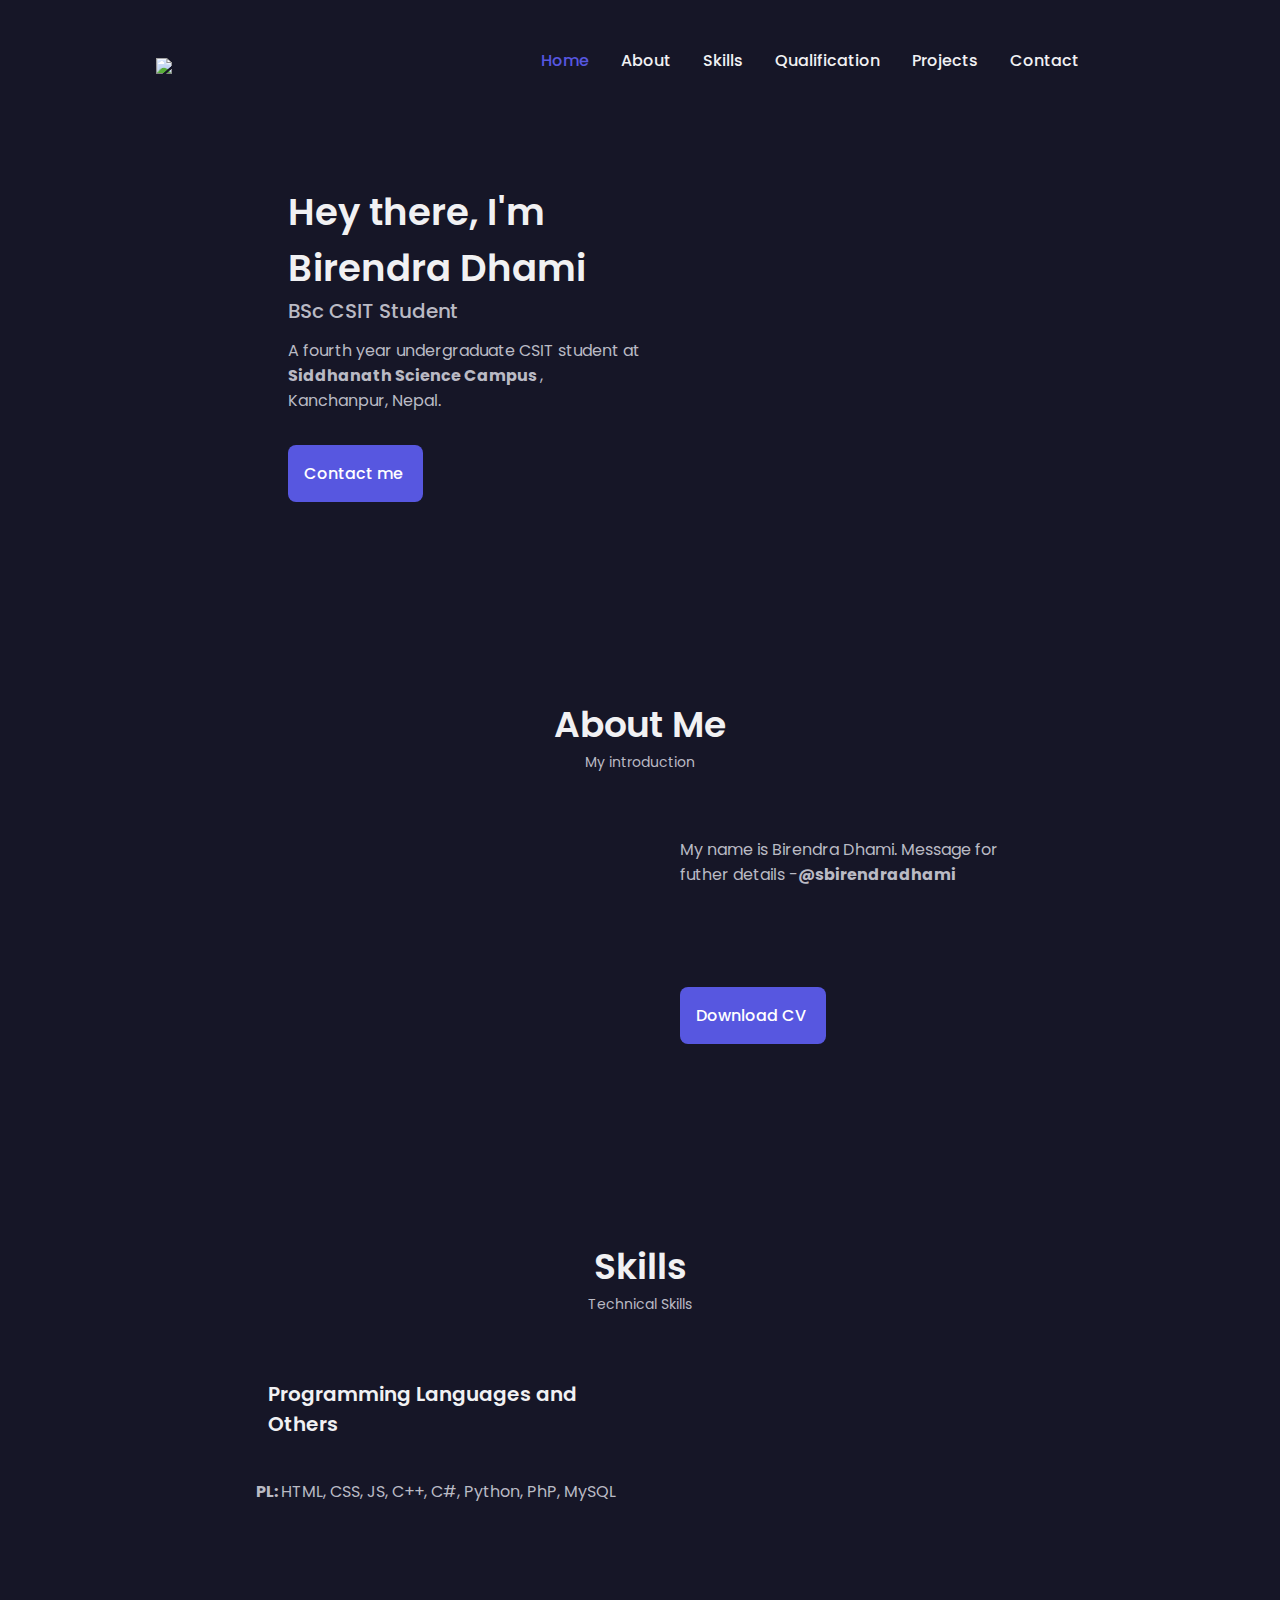
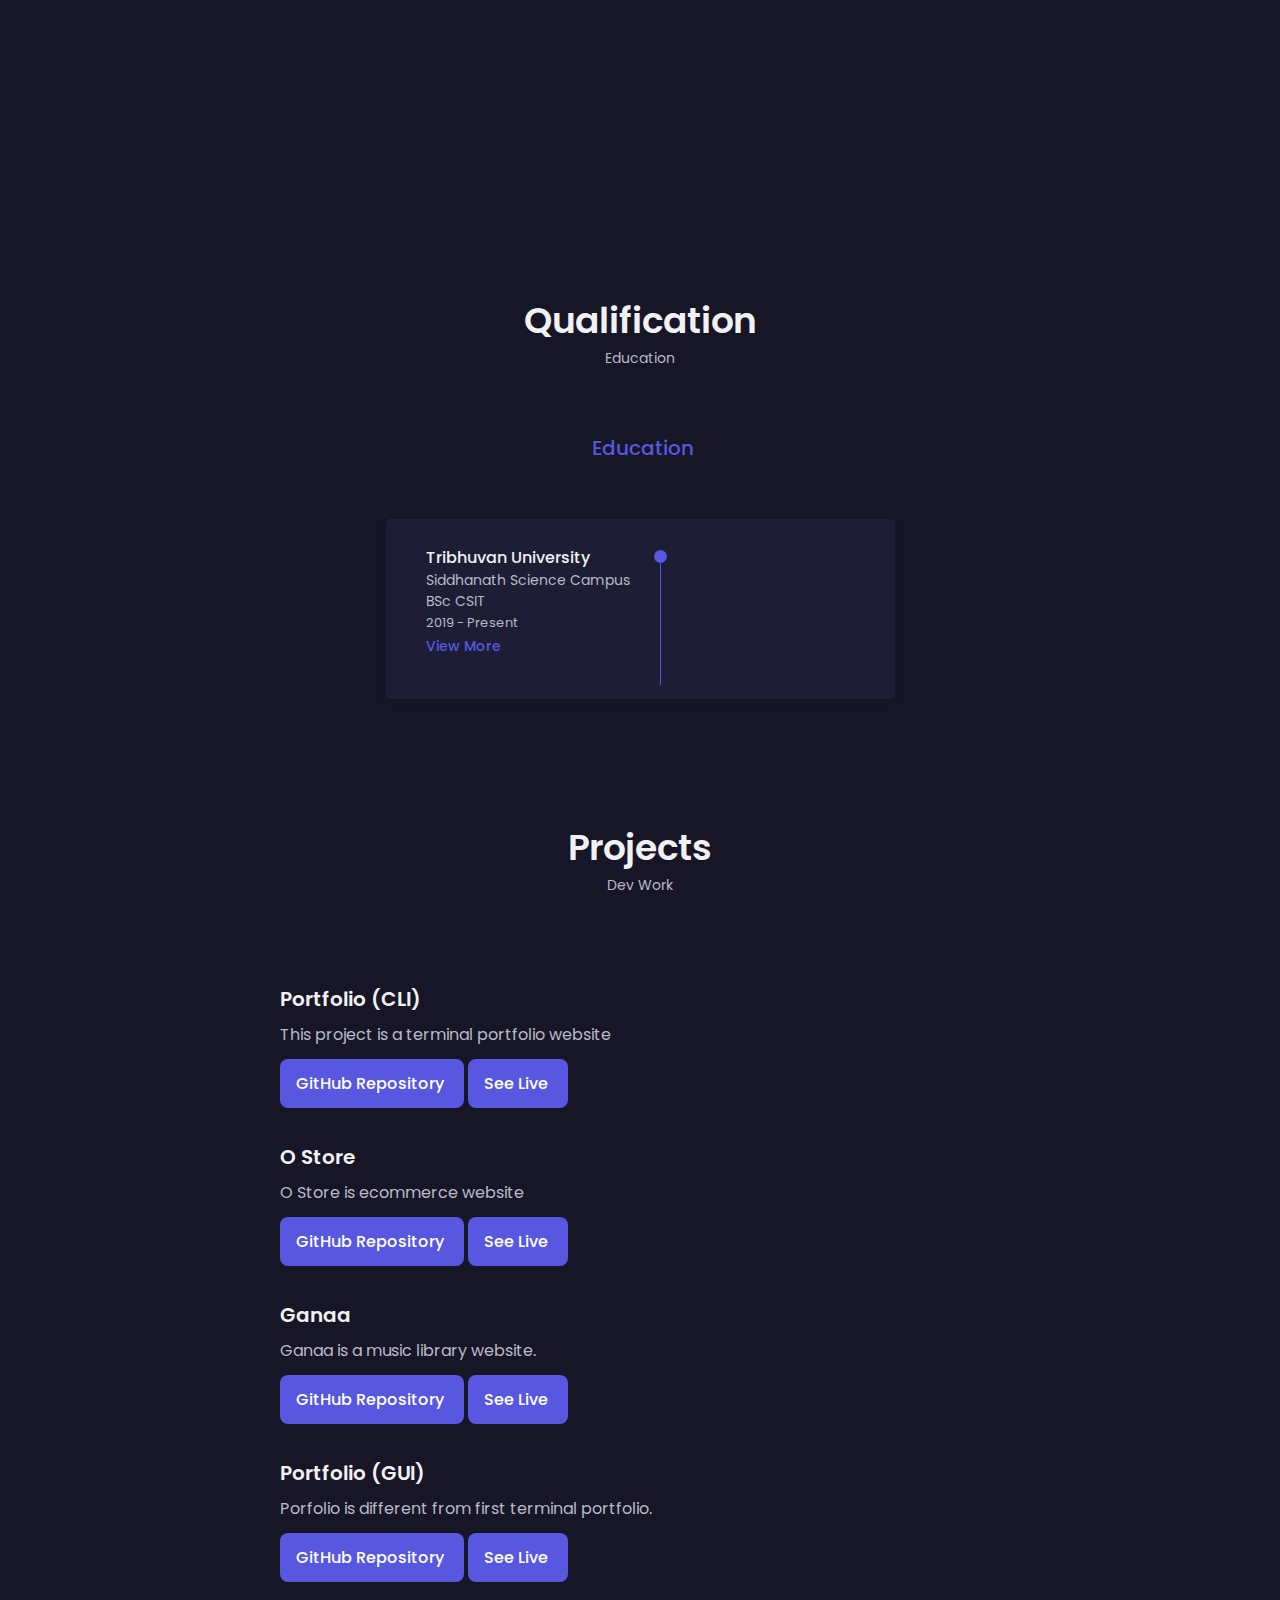
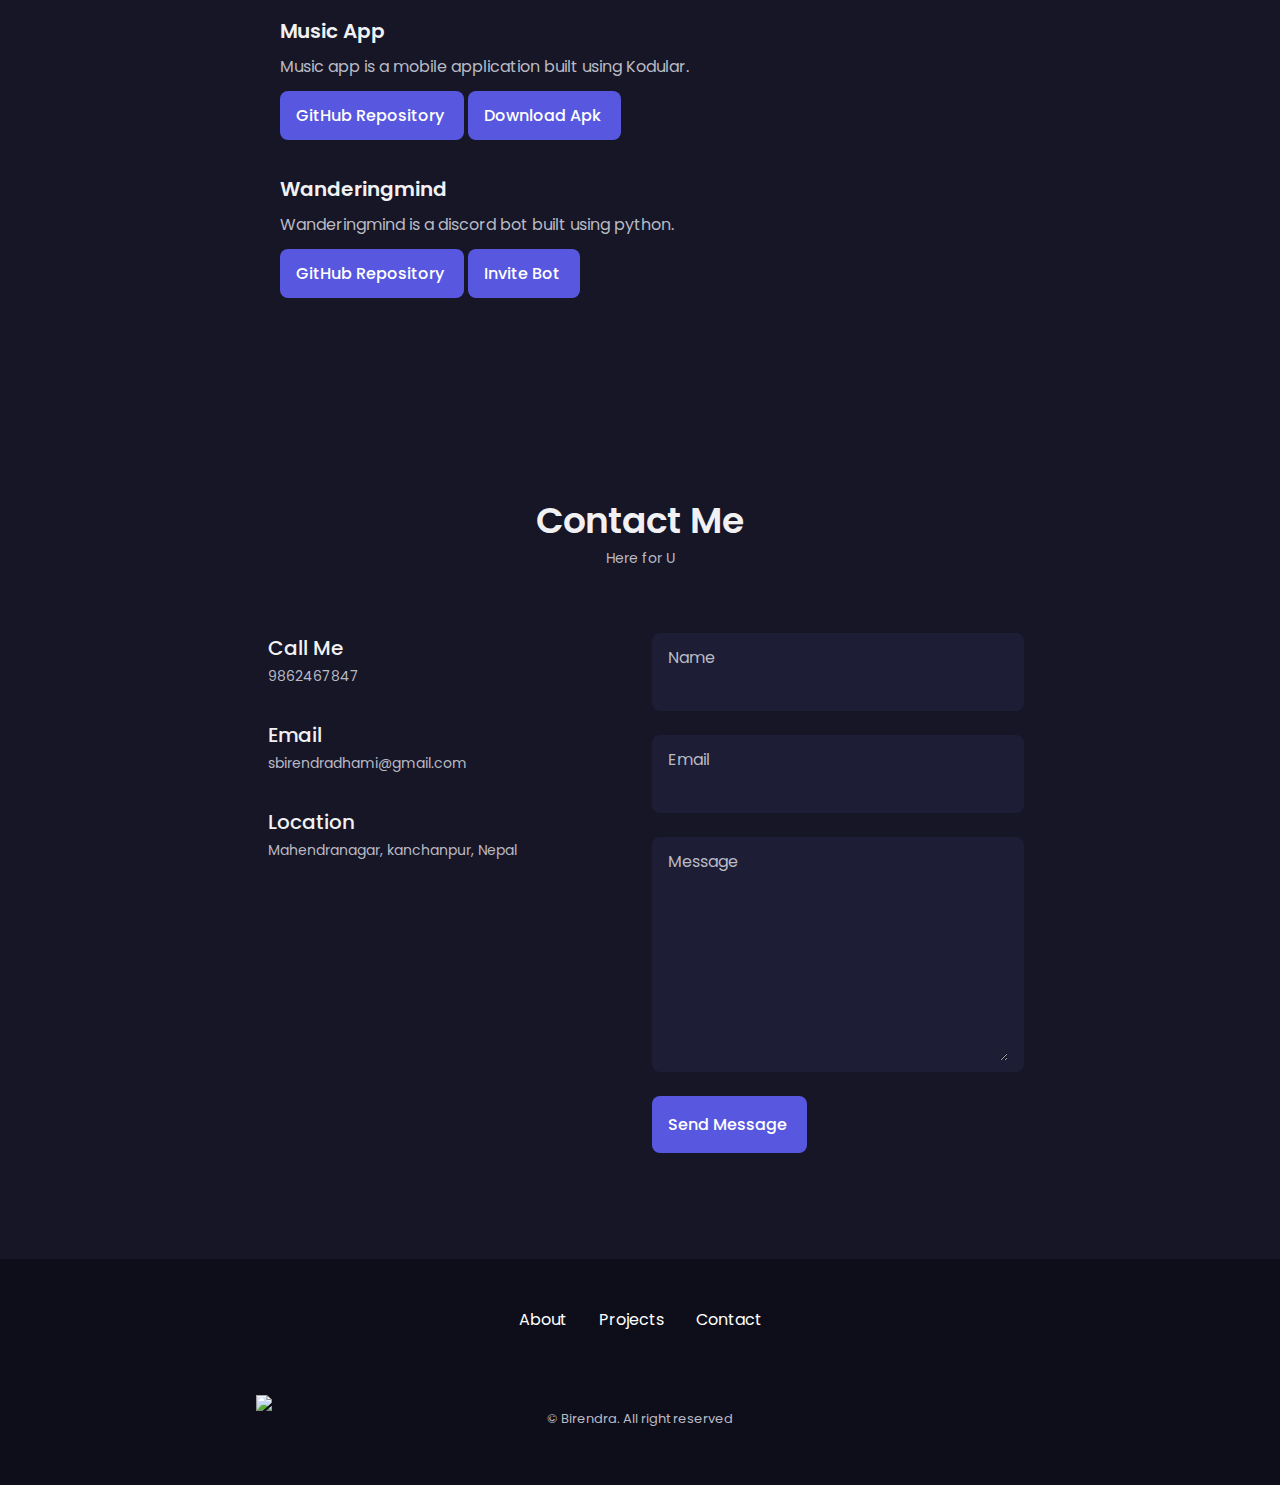
==== index.html @ c4373c58 "P1" ====
<!doctype html>
<html lang="en">
  <head>
    <meta charset="UTF-8" />
    <meta http-equiv="X-UA-Compatible" content="IE=edge" />
    <meta name="viewport" content="width=device-width, initial-scale=1.0" />
    <title>WELCOME</title>
    <link rel="icon" href="assets/img/B.png">
    <link rel="stylesheet" href="assets/css/swiper-bundle.min.css" />
    <link rel="stylesheet" href="assets/css/main.css" />
    <link
      rel="stylesheet"
      href="https://unicons.iconscout.com/release/v4.0.0/css/line.css"
    />
  </head>

  <body oncontextmenu="return false">
    <header class="header" id="header">
      <nav class="nav container">
        <a href="#" class="nav__logo"><img src="assets/img/B.png" width="40%" height="40%"></a>
        
        <div class="nav__menu" id="nav-menu">
          <ul class="nav__list grid">
            <li class="nav__item">
              <a href="#home" class="nav__link active-link">
                <i class="uil uil-estate nav__icon"></i>Home
              </a>
            </li>
            <li class="nav__item">
              <a href="#about" class="nav__link">
                <i class="uil uil-user nav__icon"></i>About
              </a>
            </li>
            <li class="nav__item">
              <a href="#skills" class="nav__link">
                <i class="uil uil-file-alt nav__icon"></i>Skills
              </a>
            </li>
            <li class="nav__item">
              <a href="#qualification" class="nav__link">
                <i class="uil uil-briefcase-alt nav__icon"></i>Qualification
              </a>
            </li>
            <li class="nav__item">
              <a href="#portfolio" class="nav__link">
                <i class="uil uil-scenery nav__icon"></i>Projects
              </a>
              
            </li>
            <li class="nav__item">
              <a href="#contact" class="nav__link">
                <i class="uil uil-message nav__icon"></i>Contact
              </a>
            </li>
          </ul>
          <i class="uil uil-times nav__close" id="nav-close"></i>
        </div>
        <div class="nav__btns">
          <!-- Theme change button -->
          <i class="uil uil-moon change-theme" id="theme-button"></i>

          <div class="nav__toggle" id="nav-toggle">
            <i class="uil uil-apps"></i>
          </div>
        </div>
      </nav>
    </header>
    <!-- main-->

    <main class="main">
      <!----------------- Home ----------------->

      <section class="home section" id="home">
        <div class="home__container container grid">
          <div class="home__content grid">
            <div class="home__social">
              <br>
              <a
                href="https://bsdhami.com.np/"
                target="_blank"
                class="home__social-icon"
              >
              <i class="uil uil-align"></i>
              </a>
              <a
                href="https://www.linkedin.com/in/sbirendradhami/"
                target="_blank"
                class="home__social-icon"
              >
                <i class="uil uil-linkedin"></i>
              </a>
              <a
                href="https://github.com/birendradhami"
                target="_blank"
                class="home__social-icon"
              >
                <i class="uil uil-github "></i>
              </a>
            </div>

            <div class="home__data">
              <h1 class="home__title">Hey there, I'm Birendra Dhami</h1>
              <h3 class="home__subtitle">
                BSc CSIT Student
              </h3>
              <p class="home__description">
                A fourth year undergraduate CSIT student at
                <strong>Siddhanath Science Campus </strong>, Kanchanpur, Nepal.
              </p>
              <a href="#contact" class="button button--flex">
                Contact me<i class="uil uil-message button__icon"></i>
              </a>
            </div>
          </div>
        </div>
      </section>

      <!---------------------- About ------------------>

      <section class="about section" id="about">
        <br>
        <h2 class="section__title">About Me</h2>
        <span class="section__subtitle">My introduction</span>

        <div class="about__container container grid">
          <img src="" alt="" class="about__img" />

          <div class="about__data">
            <p class="about__description">
              My name is Birendra Dhami. Message for futher details -<strong>@sbirendradhami</strong> 
            </p>

            <div class="about__info">
              <div>
                <span class="about__info-title"></span>
                <span class="about__info-name"> <br /></span>
              </div>

              <div>
                <span class="about__info-title"></span>
                <span class="about__info-name"
                  ><br />
                  </span
                >
              </div>

              <div>
                <span class="about__info-title"></span>
                <span class="about__info-name"> <br /></span>
              </div>
            </div>

            <div class="about__buttons">
              <a download="" href="assets/downloads/BirendraCV.pdf" class="button button--flex">
                Download CV<i class="fas fa-download button__icon"></i>
              </a>
            </div>
          </div>
        </div>
      </section>

      <!----------------------- SKILLS --------------------->

      <section class="skills section" id="skills">
        <br>
        <h2 class="section__title">Skills</h2>
        <span class="section__subtitle">Technical Skills</span>

        <div class="skills__container container grid">
          <div>
            <!----------------------- Skill 1 ------------------->
            <div class="skills__content skills__open">
              <div class="skills__header">
                <i class="fas fa-pencil-ruler skills__icon"></i>

                <div>
                  <h1 class="skills__title">Programming Languages and Others</h1>
                </div>

                <!-- <i class="uil uil-angle-down skills__arrow"></i> -->
              </div>
               
              <p> <strong>PL: </strong>HTML, CSS, JS, C++, C#, Python, PhP, MySQL
              </p>
             
              
              </div>
            </div>
            
        </div>
        <br>
        <br>
        <br>
        <br>
        <br>
        <br>
        <br>
        <br>
      
      </section>
      <!--------------------- Qualifications --------------------->

      <section
        class="qualification__section"
        id="qualification">
        <br>
        <br>
        <br>
        <br>
        <br>
      
        <h2 class="section__title">Qualification</h2>
        <span class="section__subtitle">Education</span>

        <div
          class="qualification__container container grid services__container"
        >
          <div class="qualification__tabs">
            <div
              class="qualification__button button--flex qualification__active"
              data-target="#education"
            >
              <i class="uil uil-graduation-cap qualification__icon"></i>
              Education
            </div>
          </div>

          <div class="qualification__sections">
            <!---------Qualification Content 1 ------------------------------>
            <div
              class="qualification__content qualifiation__active services__content"
              data-content
              id="education"
            >
              <!------------- Qualification 1 ------------------------>
              <div class="qualification__data">
                <div>
                  <h3 class="qualification__title">Tribhuvan University</h3>
                  <span class="qualification__subtitle"
                    >Siddhanath Science Campus <br />BSc CSIT</span
                  >
                  <div class="qualification__calender">
                    
                    2019 - Present
                  </div>
                  <span
                    class="button button--flex button--small button--link services__button"
                  >
                    View More
                    <i class="uil uil-arrow-right button__icon"></i>
                  </span>
                  <div class="services__modal">
                    <div class="services__modal-content">
                      <h4 class="services__modal-title">
                        
                      </h4>
                      <i class="uil uil-times services__modal-close"></i>
                      <ul class="services__modal-services grid">
                        <li class="services__modal-service">
                          <i
                            class="uil uil-check-circle services__moda-icon"
                          ></i>
                          <p>
                               Fourth Year 7th Semester (Running)
                          </p>
                        </li>

  
                      </ul>
                    </div>
                  </div>
                </div>

                <div>
                  <span class="qualification__rounder"></span>
                  <span class="qualification__line"></span>
                </div>
              </div>
            </div>
          </div>
        </div>
      </section>

      <!-------------- PROJECTS ---------------------->
      <section class="portfolio section" id="portfolio">
        <br>
        <h2 class="section__title">Projects</h2>
        <span class="section__subtitle">Dev Work</span>

        <div class="portfolio__container container swiper-container">
          <div class="swiper-wrapper">
            <!-- ------------------------Project 1-------------------- -->
            <div class="portfolio__content grid swiper-slide">
              <img src="" class="portfolio__img" />

              <div class="portfolio__data">
                <h3 class="portfolio__title">
                  Portfolio (CLI)
                </h3>
                <p class="portfolio__description">
                  This project is a terminal portfolio website 
                </p>
                <a
                  href="https://github.com/birendradhami/terminal"
                  class="button button--flex button--small portfolio__button"
                >
                  GitHub Repository
                  <i class="uil uil-external-link-alt button__icon"></i>
                </a>
                <a
                  href="https://bsdhami.com.np"
                  class="button button--flex button--small portfolio__button"
                >
                  See Live
                  <i class="uil uil-external-link-alt button__icon"></i>
                </a>
              </div>
            </div>

            <!-- ------------------------Project 2-------------------- -->
            <div class="portfolio__content grid swiper-slide">
              <img src="" class="portfolio__img" />

              <div class="portfolio__data">
                <h3 class="portfolio__title">O Store</h3>
                <p class="portfolio__description">
                  O Store is ecommerce website
                </p>
                <a
                  href="https://github.com/birendradhami/o-store"
                  class="button button--flex button--small portfolio__button"
                >
                  GitHub Repository
                  <i class="uil uil-external-link-alt button__icon"></i>
                </a>
                <a
                  href="https://birendradhami.github.io/o-store/"
                  class="button button--flex button--small portfolio__button"
                >
                  See Live
                  <i class="uil uil-external-link-alt button__icon"></i>
                </a>
              </div>
            </div>

             

            <!-- ------------------------Project 3-------------------- -->
            <div class="portfolio__content grid swiper-slide">
              <img src="" class="portfolio__img" />

              <div class="portfolio__data">
                <h3 class="portfolio__title">Ganaa</h3>
                <p class="portfolio__description">
                  Ganaa is a music library website.
                </p>
                <a
                  href="https://github.com/ganaa"
                  class="button button--flex button--small portfolio__button"
                >
                  GitHub Repository
                  <i class="uil uil-external-link-alt button__icon"></i>
                </a>
                <a
                  href="https://birendradhami.github.io/ganaa/"
                  class="button button--flex button--small portfolio__button"
                >
                  See Live
                  <i class="uil uil-external-link-alt button__icon"></i>
                </a>
              </div>
            </div>

            <!-- ------------------------Project 4-------------------- -->
            <div class="portfolio__content grid swiper-slide">
              <img src="" class="portfolio__img" />

              <div class="portfolio__data">
                <h3 class="portfolio__title">Portfolio (GUI)</h3>
                <p class="portfolio__description">
                  Porfolio is different from first terminal portfolio.
                </p>
                <a
                  href="https://github.com/bsdhami"
                  class="button button--flex button--small portfolio__button"
                >
                  GitHub Repository
                  <i class="uil uil-external-link-alt button__icon"></i>
                </a>
                <a
                  href="https://birendradhami.github.io/bsdhami/"
                  class="button button--flex button--small portfolio__button"
                >
                  See Live
                  <i class="uil uil-external-link-alt button__icon"></i>
                </a>
              </div>
            </div>

             <!-- ------------------------Project 5-------------------- -->
          <div class="portfolio__content grid swiper-slide">
            <img src="" class="portfolio__img" />

            <div class="portfolio__data">
              <h3 class="portfolio__title">Music App</h3>
              <p class="portfolio__description">
                Music app is a mobile application built using Kodular.
              </p>
              <a
                href="https://github.com/birendradhami/music-app"
                class="button button--flex button--small portfolio__button"
              >
                GitHub Repository
                <i class="uil uil-external-link-alt button__icon"></i>
              </a>
              <a
                href="assets/downloads/Music.apk"
                class="button button--flex button--small portfolio__button"
              >
                Download Apk
                <i class="uil uil-external-link-alt button__icon"></i>
              </a>
            </div>
          </div>

          <!-- ------------------------Project 6-------------------- -->
          <div class="portfolio__content grid swiper-slide">
            <img src="" class="portfolio__img" />

            <div class="portfolio__data">
              <h3 class="portfolio__title">Wanderingmind</h3>
              <p class="portfolio__description">
                Wanderingmind is a discord bot built using python.
              </p>
              <a
                href="https://github.com/birendradhami/wanderingmind"
                class="button button--flex button--small portfolio__button"
              >
                GitHub Repository
                <i class="uil uil-external-link-alt button__icon"></i>
              </a>
              <a
                href="https://bit.ly/wanderingmindbot"
                class="button button--flex button--small portfolio__button"
              >
                Invite Bot
                <i class="uil uil-external-link-alt button__icon"></i>
              </a>
            </div>
          </div>

          </div>

          

          <!-- add arrows -->
          <div class="swiper-button-next">
            <i class="uil uil-angle-right-b swiper-portfolio-icon"></i>
          </div>
          <div class="swiper-button-prev">
            <i class="uil uil-angle-left-b swiper-portfolio-icon"></i>
          </div>
          <!-- add pagination -->
          <div class="swiper-pagination"></div>
        </div>
      </section>

      <!------------------Contact Me --------------->
      <section class="contact section" id="contact">
        <br>
        <h2 class="section__title">Contact Me</h2>
        <span class="section__subtitle">Here for U</span>

        <div class="contact__container container grid">
          <div>
            <div class="contact__information">
              <i class="uil uil-calling contact__icon"></i>

              <div>
                <h3 class="contact__title">Call Me</h3>
                <span class="contact__subtitle"
                  ><a href="tel:9862467847"></a>9862467847</span
                >
              </div>
            </div>

            <div class="contact__information">
              <i class="uil uil-envelope-minus contact__icon"></i>

              <div>
                <h3 class="contact__title">Email</h3>
                <span class="contact__subtitle"
                  >sbirendradhami@gmail.com</span
                >
              </div>
            </div>

            <div class="contact__information">
              <i class="uil uil-map-marker contact__icon"></i>

              <div>
                <h3 class="contact__title">Location</h3>
                <span class="contact__subtitle"
                  >Mahendranagar, kanchanpur, Nepal</span
                >
              </div>
            </div>
          </div>

          <form action="" class="contact__form grid">
            <div class="contact__inputs grid">
              <div class="contact__content">
                <label for="" class="content__label">Name</label>
                <input type="text" class="contact__input" />
              </div>

              <div class="contact__content">
                <label for="" class="content__label">Email</label>
                <input type="Email" class="contact__input" />
              </div>
            </div>

            <div class="contact__content">
              <label for="" class="content__label">Message</label>
              <textarea
                name=""
                id=""
                cols="0"
                rows="7"
                class="contact__input"
              ></textarea>
            </div>

            <div>
              <a
                href=" mailto: sbirendradhami@gmail.com?subject=Testing out mailto! &body=This is only a test!"
                class="button button--flex"
              >
                Send Message
                <i class="uil uil-message button__icon"></i>
              </a>
            </div>
          </form>
        </div>
      </section>
    </main>

    <!---------------- Footer --------------------->
    <footer class="footer">
      <div class="footer__bg">
        <div class="footer__container container grid">
          <div>
            <h1 class="footer__title"><a href="index.html" class="nav__logo"><img src="assets/img/B.png" width="60%"></a></h1>
            <span class="footer__subtitle"
              ></span
            >
          </div>

          <ul class="footer__links">
            <li>
              <a href="#about" class="footer__link">About</a>
            </li>
            <li>
              <a href="#portfolio" class="footer__link">Projects</a>
            </li>
            <li>
              <a href="#contact" class="footer__link">Contact</a>
            </li>
          </ul>

          <div class="footer__socials">
            <a
              href="https://www.instagram.com/sbirendradhami/"
              class="footer__social"
              target="__blank"
            >
              <i class="uil uil-instagram"></i>
            </a>

            <a
              href="https://twitter.com/sbirendradhami"
              target="__blank"
              class="footer__social"
            >
              <i class="uil uil-twitter-alt"></i>
            </a>
          </div>
        </div>

        <p class="footer__copy">&#169; Birendra. All right reserved</p>
      </div>
    </footer>

    <!----------------- SCROLL TOP -------------------->
    <a href="#" class="scrollup" id="scroll-up">
      <i class="uil uil-arrow-up scrollup__icon"></i>
    </a>

    <script type="text/javascript" src="assets/js/swiper-bundle.min.js"></script>

    <script src="assets/js/main.js"></script>
  </body>
</html>
---- assets/css/main.css ----
@import url("https://fonts.googleapis.com/css2?family=Poppins:wght@400;500;600&display=swap");

:root {
  --header-height: 3rem;

  --hue-color: 240;

  --first-color: hsl(var(--hue-color), 69%, 61%);
  --first-color-second: hsl(var(--hue-color), 30%, 8%);
  --first-color-alt: hsl(var(--hue-color), 57%, 53%);
  --first-color-lighter: hsl(var(--hue-color), 92%, 85%);
  --title-color: hsl(var(--hue-color), 8%, 95%);
  --text-color: hsl(var(--hue-color), 8%, 75%);
  --input-color: hsl(var(--hue-color), 29%, 16%);
  --body-color: hsl(var(--hue-color), 28%, 12%);
  --container-color: hsl(var(--hue-color), 29%, 16%);
  --scroll-bar-color: hsl(var(--hue-color), 12%, 48%);
  --scroll-thumb-color: hsl(var(--hue-color), 12%, 36%);

  /*--------- Font and typography -----------*/
  --body-font: "Poppins", sans-serif;

  --big-font-size: 2rem;
  --h1-font-size: 1.5rem;
  --h2-font-size: 1.25rem;
  --h3-font-size: 1.125rem;
  --normal-font-size: 0.938rem;
  --small-font-size: 0.813rem;
  --smaller-font-size: 0.75rem;

  /*-------------- Font weight -----------*/

  --font-medium: 500;
  --font-semi-bold: 600;

  /*-------------- Margin Bottom ------------*/
  /* .25rem = 4px, .5rem=8px, .75rem = 12px*/
  --mb-0-25: 0.25rem;
  --mb-0-5: 0.5rem;
  --mb-0-75: 0.75rem;
  --mb-1: 1rem;
  --mb-1-5: 1.5rem;
  --mb-2: 2rem;
  --mb-2-5: 2.5rem;
  --mb-3: 3rem;

  /*------------- z index ---------------*/
  --z-tooltip: 10;
  --z-fixed: 100;
  --z-modal: 1000;
}

/* Font Size for larger devices */
@media screen and (min-width: 968px) {
  :root {
    --big-font-size: 3rem;
    --h1-font-size: 2.25rem;
    --h2-font-size: 1.5rem;
    --h3-font-size: 1.25rem;
    --normal-font-size: 1rem;
    --small-font-size: 0.875rem;
    --smaller-font-size: 0.813rem;
  }
}
/*-------------- Variables Light Theme ---------------*/
body.light-theme {

  --first-color: hsl(var(--hue-color), 69%, 61%);
  --first-color-second: hsl(var(--hue-color), 69%, 61%);
  --first-color-alt: hsl(var(--hue-color), 57%, 53%);
  --first-color-lighter: hsl(var(--hue-color), 92%, 85%);
  --title-color: hsl(var(--hue-color), 8%, 15%);
  --text-color: hsl(var(--hue-color), 8%, 45%);
  --text-color-light: hsl(var(--hue-color), 8%, 65%);
  --input-color: hsl(var(--hue-color), 70%, 96%);
  --body-color: hsl(var(--hue-color), 60%, 99%);
  --container-color: #fff;
  --scroll-bar-color: hsl(var(--hue-color), 12%, 90%);
  --scroll-thumb-color: hsl(var(--hue-color), 12%, 80%);
}

/*--------------- Button Dark/Light ----------*/
.nav__btns {
  display: flex;
  align-items: center;
}

.change-theme {
  font-size: 1.25rem;
  color: var(--title-color);
  margin-right: var(--mb-1);
  cursor: pointer;
}

.change-theme:hover {
  color: var(--first-color);
}

/*------------ Base -------------------*/
* {
  box-sizing: border-box;
  padding: 0;
  margin: 0;
}

html {
  scroll-behavior: smooth;
}
body {
  margin: 0 0 var(--header-height) 0;
  font-family: var(--body-font);
  font-size: var(--normal-font-size);
  background-color: var(--body-color);
  color: var(--text-color);
}

#about{
    top: 50%;
      
}

h1,
h2,
h3,
h4 {
  color: var(--title-color);
  font-weight: var(--font-semi-bold);
}
ul {
  list-style: none;
}
a {
  text-decoration: none;
}
img {
  max-width: 100%;
  height: auto;
}
.section {
  padding: 2rem 0 4rem;
}
.section__title {
  font-size: var(--h1-font-size);
}

.section__subtitle {
  display: block;
  font-size: var(--small-font-size);
  margin-bottom: var(--mb-3);
}
.section__title,
.section__subtitle {
  text-align: center;
}

.container {
  max-width: 768px;
  margin-left: var(--mb-1-5);
  margin-right: var(--mb-1-5);
}

.grid {
  display: grid;
  gap: 1.5rem;
}
.header {
  width: 100%;
  height: 20%;
  position: fixed;
  bottom: 0;
  left: 0;
  z-index: var(--z-fixed);
  background-color: var(--body-color);
}

.nav {
  max-width: 968px;
  height: var(--header-height);
  display: flex;
  justify-content: space-between;
  align-items: center;
}

.nav__btns{

  margin-bottom: -5%;
  margin-left: 3%;
}

.nav__menu{

  margin-bottom: -5%;
  
}

.nav__logo,
.nav__toggle {

  position: fixed;
  margin-top: 5%;
  color: var(--title-color);
  font-weight: var(--font-medium);
}

.nav__logo:hover {
  color: var(--first-color);
}
.nav__toggle {
  font-size: 1.1rem;
  cursor: pointer;
}
.nav__toggle:hover {
  color: var(--first-color);
}
@media screen and (max-width: 767px) {
  .nav__menu {
    position: fixed;
    bottom: -100%;
    left: 0;
    width: 100%;
    background-color: var(--body-color);
    padding: 2rem 1.5rem 4rem;
    box-shadow: 0 -1px 4px rgba(0, 0, 0, 0.15);
    border-radius: 1.5rem 1.5rem 0 0;
    transition: 0.3s;
  }
  .header{
    position:fixed;
    top: -0.5%;
    bottom: 50%;
  }

  .home__social{
    position: sticky;
    margin-top: 50%;
  }

  .change-theme{
    position: fixed;
    left: 76%;
    top: 4%
  }
  .nav__btns{

    position: fixed;
    margin-left: 70%;
    top: 12%;
    
  }

  .nav__logo
 {
  
    position: fixed;
    margin-top: 25%;
    margin-left: -10%;
    font-weight: var(--font-medium);
    height: 20%;
  }
 .footer__bg
 {
  height: 100%;
  width: 100%;
 }
 p.footer__copy{
  color: #fffefe;
  text-decoration: solid;
 }

 .footer{
  position: fixed;
  
 }

}
.nav__list {
  grid-template-columns: repeat(3, 1fr);
  gap: 2rem;
}

.nav__link {
  display: flex;
  flex-direction: column;
  align-items: center;
  font-size: 16px;
  color: var(--title-color);
  font-weight: var(--font-medium);
}

.nav__link:hover {
  color: var(--first-color);
}

.nav__icon {
  font-size: 1.2rem;
}
.nav__icon {
  font-size: 1.2rem;
}
.nav__close {
  position: absolute;
  right: 1.3rem;
  bottom: 0.5rem;
  font-size: 1.5rem;
  cursor: pointer;
  color: var(--first-color);
}

.nav__close:hover {
  color: var(--first-color-alt);
}

/* Show Menu */
.show-menu {
  bottom: 0;
}

/* Active Link */
.active-link {
  color: var(--first-color);
}

/* Change Background header */
.scroll-header {
  box-shadow: 0 -1px 4px rgba(0, 0, 0, 0.15);
}

/*-------------- HOME ----------------*/
.home__container {
  gap: 1rem;
}
.home__content {
  grid-template-columns: 0.5fr 3fr;
  padding-top: 3.5rem;
  align-items: center;
}

.home__social {
  display: grid;
  grid-template-columns: max-content;
  row-gap: 1rem;
}

.home__social-icon {
  font-size: 1.05rem;
  color: var(--first-color);
}
.home__social-icon:hover {
  color: var(--first-color-lighter);
}

.home__blob {
  width: 200px;
  fill: var(--first-color);
  /* fill: hsl(69, 69%, 61%); */
}
.home__blob-img {
  width: 330px;
  padding-left: 20px;
}
.home__data {
  grid-column: 1/3;
}

.home__title {
  font-size: var(--big-font-size);
}
.home__subtitle {
  font-size: var(--h3-font-size);
  color: var(--text-color);
  font-weight: var(--font-medium);
  margin-bottom: var(--mb-0-75);
}
.home__description {
  margin-bottom: var(--mb-2);
}

.portfolio__scroll {
  display: flex;
  justify-content: center;
  align-items: center;
  margin-top: 15px;
  cursor: pointer;
}
.home__scroll {
  display: none;
}
.home__scroll-button {
  color: var(--first-color);
  transition: 0.3s;
}
.home__scroll-button:hover {
  transform: translateY(0.25rem);
}
.home__scroll-mouse {
  font-size: 2rem;
}
.home__scroll-name {
  font-size: var(--small-font-size);
  color: var(--title-color);
  font-weight: var(--font-medium);
  margin-right: var(--mb-0-25);
}
.home__scroll-arrow {
  font-size: 1.25rem;
}

/*-------------- Buttons -----------------*/
.button {
  display: inline-block;
  background-color: var(--first-color);
  color: #fff;
  padding: 1rem;
  margin-bottom: 10px;
  border-radius: 0.5rem;
  font-weight: var(--font-medium);
}

.button:hover {
  background-color: var(--first-color-alt);
}

.button__icon {
  font-size: 1.25rem;
  margin-left: 0.25rem;
  transition: 0.3s;
}

.button--white {
  background-color: #fff;
  color: var(--first-color);
}

.button--white:hover {
  background-color: #fff;
}

.button--flex {
  display: inline-flex;
  align-items: center;
}
.button--small {
  padding: 0.75rem 1rem;
}
.button--link {
  padding: 0;
  background-color: transparent;
  color: var(--first-color);
}

.button--link:hover {
  background-color: transparent;
  color: var(--first-color-alt);
}

/*------------------- About ------------------*/
.about__img {
  width: 170px;
  border-radius: 500%;
  justify-self: center;
  align-self: center;
  /* border: 1px solid #fff; */
}

.about__description {
  text-align: center;
  margin-bottom: var(--mb-2-5);
}


.about__info {
  display: flex;
  justify-content: space-evenly;
  margin-bottom: var(--mb-2-5);
}

.about__info-title {
  font-size: var(--h2-font-size);
  font-weight: var(--font-semi-bold);
  color: var(--title-color);
}

.about__info-name {
  font-size: var(--smaller-font-size);
}

.about__info-name,
.about__info-title {
  display: block;
  text-align: center;
}

.about__buttons {
  display: flex;
  justify-content: center;
}

/*--------------- SKILLS -------------------*/

.skills__container {
  row-gap: 0;
}

.skills__header {
  display: flex;
  align-items: center;
  margin-bottom: var(--mb-2-5);
  cursor: pointer;
}

.skills__icon,
.skills__arrow {
  font-size: 1.25rem;
  color: var(--first-color);
}

.skills__icon {
  margin-right: var(--mb-0-75);
}

.skills__title {
  font-size: var(--h3-font-size);
}

.skills__arrow {
  margin-left: auto;
  transition: 0.4s;
}

.skills__list {
  row-gap: 1.5rem;
  padding-left: 2.7rem;
}

.skills__titles {
  display: flex;
  justify-content: space-between;
  margin-bottom: var(--mb-0-5);
}

.skills__name {
  font-size: var(--normal-font-size);
  font-weight: var(--font-medium);
}

.skills__bar,
.skills__percentage {
  height: 5px;
  border-radius: 0.25rem;
}

.skills__bar {
  background-color: var(--first-color-lighter);
}
.skills__percentage {
  display: block;
  background-color: var(--first-color);
}

.skills__close .skills__list {
  height: 0;
  overflow: hidden;
}

.skills__open .skills__list {
  height: max-content;
  margin-bottom: var(--mb-2-5);
}

.skills__open .skills__arrow {
  transform: rotate(-180deg);
}

/*-------------- Qualifications ---------------------*/

.qualification__tabs {
  display: flex;
  justify-content: space-evenly;
  margin-bottom: var(--mb-2);
}

.qualification__button {
  font-size: var(--h3-font-size);
  font-weight: var(--font-medium);
  cursor: pointer;
}

.qualification__button:hover {
  color: var(--first-color);
}

.qualification__icon {
  font-size: 1.8rem;
  margin-right: var(--mb-0-25);
}

.qualification__data {
  display: grid;
  grid-template-columns: 1fr max-content 1fr;
  column-gap: 1.5rem;
  margin-top: -15%;
}

.qualification__title {
  font-size: var(--normal-font-size);
  font-weight: var(--font-medium);
}

.qualification__subtitle {
  display: inline-block;
  font-size: var(--small-font-size);
}

.qualification__calender {
  font-size: var(--smaller-font-size);
  color: var(--text-color-light);
}

.qualification__rounder {
  display: inline-block;
  width: 13px;
  height: 13px;
  background-color: var(--first-color);
  border-radius: 50%;
}

.qualification__line {
  display: block;
  width: 1px;
  height: 100%;
  background-color: var(--first-color);
  transform: translate(6px, -7px);
}

.qualification [data-content] {
  display: none;
}

.qualification__active[data-content] {
  display: none;
}

.qualification__button.qualification__active {
  color: var(--first-color);
}

/*---------------- Services ------------------*/

.services_container {
  gap: 1.5rem;
  grid-template-columns: repeat(2, 1fr);
}

.services__content {
  position: relative;
  background-color: var(--container-color);
  padding: 3.5rem 0.5rem 1.25rem 1.5rem;
  border-radius: 0.25rem;
  box-shadow: 0 2px 4px rgba(0, 0, 0, 0.15);
}

.services__button {
  cursor: pointer;
  font-size: var(--small-font-size);
}

.services__button:hover .button__icon {
  transform: translateX(0.25rem);
}

.services__modal {
  position: fixed;
  top: 0;
  left: 0;
  right: 0;
  bottom: 0;
  background-color: rgba(0, 0, 0, 0.5);
  display: flex;
  align-items: center;
  justify-content: center;
  padding: 0 1rem;
  z-index: var(--z-modal);
  opacity: 0;
  visibility: hidden;
  transition: 0.3s;
}

.services__modal-content {
  position: relative;
  background-color: var(--container-color);
  padding: 1.5rem;
  border-radius: 1.25rem;
}
.services__modal-services {
  row-gap: 1rem;
}

.services__modal-service {
  display: flex;
}
.services__modal-title {
  font-size: var(--h3-font-size);
  font-family: var(--font-medium);
  margin-bottom: var(--mb-1-5);
}

.services__modal-close {
  position: absolute;
  top: 1rem;
  right: 1rem;
  font-size: 1.5rem;
  color: var(--first-color);
  cursor: pointer;
}

.services__modal-icon {
  color: var(--first-color);
  margin-right: var(--mb-0-25);
}

/* Active Modal */
.active-modal {
  opacity: 1;
  visibility: visible;
}

/*------------------ Project ------------------*/

.portfolio__container {
  overflow: initial;
}
/*need change*/
.portfolio__content {
  padding: 0 1.5rem;
}
.portfolio__img {
  width: 310px;
  border-radius: 0.5rem;
  justify-self: center;
}
.portfolio__title {
  font-size: var(--h3-font-size);
  margin-bottom: var(--mb-0-5);
}
.portfolio__description {
  margin-bottom: var(--mb-0-75);
}
.portfolio__button:hover .button__icon {
  transform: translateX(0.25rem);
}
.swiper-button-prev::after,
.swiper-button-next::after {
  content: "";
}
.swiper-portfolio-icon {
  font-size: 2rem;
  color: var(--first-color);
}
.swiper-button-prev {
  left: -0.5rem;
}
.swiper-button-next {
  right: -0.5rem;
}

.swiper-container-horizontal > .swiper-pagination-bullets {
  bottom: -2.5rem;
}
.swiper-pagination-bullets-active {
  background-color: var(--first-color);
}

.swiper-button-next,
.swiper-button-prev,
.swiper-pagination-bullets {
  outline: none;
}

/*------------- Contact Me --------------------*/

.contact__container {
  row-gap: 2rem;
}

.contact__information {
  display: flex;
  margin-bottom: var(--mb-2);
}

.contact__icon {
  font-size: 2rem;
  color: var(--first-color);
  margin-right: var(--mb-0-75);
}

.contact__title {
  font-size: var(--h3-font-size);
  font-weight: var(--font-medium);
}

.contact__subtitle {
  font-size: var(--small-font-size);
  color: var(--text-color-light);
}
.contact__content {
  background-color: var(--input-color);
  border-radius: 0.5rem;
  padding: 0.75rem 1rem 0.25rem;
}
.contact__label {
  font-size: var(--smaller-font-size);
  color: var(--title-color);
}

.contact__input {
  width: 100%;
  background-color: var(--input-color);
  color: var(--text-color);
  font-family: var(--body-font);
  font-size: var(--normal-font-size);
  border: none;
  outline: none;
  padding: 0.25rem 0.5rem 0.5rem 0;
}

/*---------------- Footer ----------------------*/

.footer {
  padding-top: 2rem;
}

.footer__container {
  row-gap: 3.5rem;
}

.footer__bg {
  background-color: var(--first-color-second);
  padding: 2rem 0 3rem;
}

.footer__title {
  font-size: var(--h1-font-size);
  margin-bottom: var(--mb-0-25);
}

.footer__subtitle {
  font-size: var(--small-font-size);
}

.footer__links {
  display: flex;
  flex-direction: column;
  row-gap: 1.5rem;
}

.footer__link:hover {
  color: var(--first-color-lighter);
  transition: 0.3s;
}

.footer__social {
  font-size: 1.25rem;
  margin-right: var(--mb-1-5);
}

.footer__social:hover {
  color: var(--first-color-lighter);
  transition: 0.3s;
}

.footer__copy {
  font-size: var(--smaller-font-size);
  text-align: center;
  color: var(--text-color-light);
  margin-top: var(--mb-3);
}

.footer__title,
.footer__link,
.footer__subtitle,
.footer__social {
  color: #fff;
}

/*----------------- Scroll Up ----------------------*/

.scrollup {
  position: fixed;
  right: 1rem;
  bottom: -20%;
  background-color: var(--first-color);
  opacity: 0.8;
  padding: 0 0.3rem;
  border-radius: 0.4rem;
  z-index: var(--z-tooltip);
  transition: 0.4s;
}

.scrollup:hover {
  background-color: var(--first-color-alt);
}

.scrollup__icon {
  font-size: 1.5rem;
  color: #fff;
}

/* Show Scroll */
.show-scroll {
  bottom: 5rem;
}

/*----------------- Scroll Bar --------------------*/

::-webkit-scrollbar {
  width: 0.6rem;
  background-color: var(--scroll-bar-color);
  border-radius: 0.5rem;
}

::-webkit-scrollbar-thumb {
  background-color: var(--scroll-thumb-color);
  border-radius: 0.5rem;
}

::-webkit-scrollbar-thumb:hover {
  background-color: var(--text-color-light);
}

/*------------------ Media Queries ---------------------*/

/* For Small Devices */
@media screen and (max-width: 350px) {
  .container {
    margin-left: var(--mb-1);
    margin-right: var(--mb-1);
  }

  .nav__menu {
    padding: 2rem 0.25rem 4rem;
    
  }

  .nav__list {
    column-gap: 0;
  }

  .home__content {
    grid-template-columns: 0.25fr 3fr;
  }

  .home__blob {
    width: 180px;
  }

  .skills__icon,
  .skills__arrow {
    font-size: 1.25rem;
  }
  .skills__title {
    font-size: var(--normal-font-size);
  }

  .qualification__data {
    gap: 0.5rem;
  }

  .services__container {
    justify-content: center;
  }

  .services__content {
    padding-right: 0.5rem;
  }

  .services__modal {
    padding: 0 0.5rem;
  }

  .project__img {
    width: 200px;
  }
}

/* For medium Devices */
@media screen and (min-width: 568px) {
  .home__content {
    grid-template-columns: max-content 1fr 1fr;
  }

  .home__data {
    grid-column: initial;
  }

  .home__img {
    order: 1;
    justify-self: center;
  }

  .about__container,
  .skills__container,
  .project__container,
  .contact__container,
  .footer__container {
    grid-template-columns: repeat(2, 1fr);
  }

  .qualification__section {
    display: grid;
    grid-template-columns: 0.6fr;
    justify-content: center;
  }
}

@media screen and (min-width: 768px) {
  .container {
    margin-left: auto;
    margin-right: auto;
  }

  body {
    margin: 0;
  }

  .section {
    padding: 6rem 0 4rem;
  }

  .section__subtitle {
    margin-bottom: 4rem;
  }

  .header {
    top: 0;
    bottom: initial;
  }

  .header,
  .main,
  .footer__container {
    padding: 0 1rem;
  }

  .nav {
    height: calc(var(--header-height) + 1.5rem);
    column-gap: 1rem;
  }

  .nav__icon,
  .nav__close,
  .nav__toggle {
    display: none;
  }

  .nav__list {
    display: flex;
    column-gap: 2rem;
  }

  .nav__menu {
    margin-left: auto;
  }
  .change-theme {
    margin: 0;
  }

  .home__container {
    row-gap: 5rem;
  }

  .home__content {
    padding-top: 5.5rem;
    column-gap: 2rem;
  }
  .home__blob {
    width: 240px;
  }

  .home__scroll {
    display: block;
  }
  .home__scroll-button {
    margin-left: 3rem;
  }
  .about__container {
    column-gap: 5rem;
  }

  .about__img {
    width: 300px;
  }

  .about__description {
    text-align: initial;
  }
  .about__info {
    justify-content: space-between;
  }
  .about__buttons {
    justify-content: initial;
  }

  .skills__icon,
  .skills__arrow {
    font-size: 1.75rem;
  }

  .qualification__tabs {
    justify-content: center;
  }
  .qualification__button {
    margin: 0 var(--mb-1);
  }
  .qualification__sections {
    grid-template-columns: 0.5fr;
  }
  .services_container {
    grid-template-columns: repeat(3, 218px);
    justify-content: center;
  }
  .services__content {
    padding: 6rem 0 2rem 2.5rem;
  }
  .services__icon {
    font-size: 2rem;
  }
  .services__modal-content {
    width: 500px;
  }
  .testimonials {
    align-items: center;
  }
  .project {
    text-align: initial;
  }
  .project__bg {
    background: none;
  }
  .project__container {
    background-color: var(--first-color-second);
    border-radius: 1rem;
    padding: 3rem 2.5rem 0;
    grid-template-columns: 1fr max-content;
    column-gap: 3rem;
  }

  .project__data {
    padding-top: 0.8rem;
  }

  .footer__container {
    grid-template-columns: repeat(3, 1fr);
  }

  .footer__bg {
    padding: 3rem 0 3.5rem;
  }

  .footer__links {
    flex-direction: row;
    column-gap: 2rem;
  }

  .footer__socials {
    justify-self: flex-end;
  }

  .footer__copy {
    margin-top: 4.5rem;
  }
}

/* For large devices */

@media screen and (min-width: 968px) {
  .header,
  .main,
  .footer__container {
    padding: 0;
  }

  .home__blob {
    width: 280px;
  }

  .home__title {
    font-size: 37px;
  }

  .home__social {
    transform: translateX(-6rem);
  }

  .button--white {
    bottom: -4.5rem;
  }
}
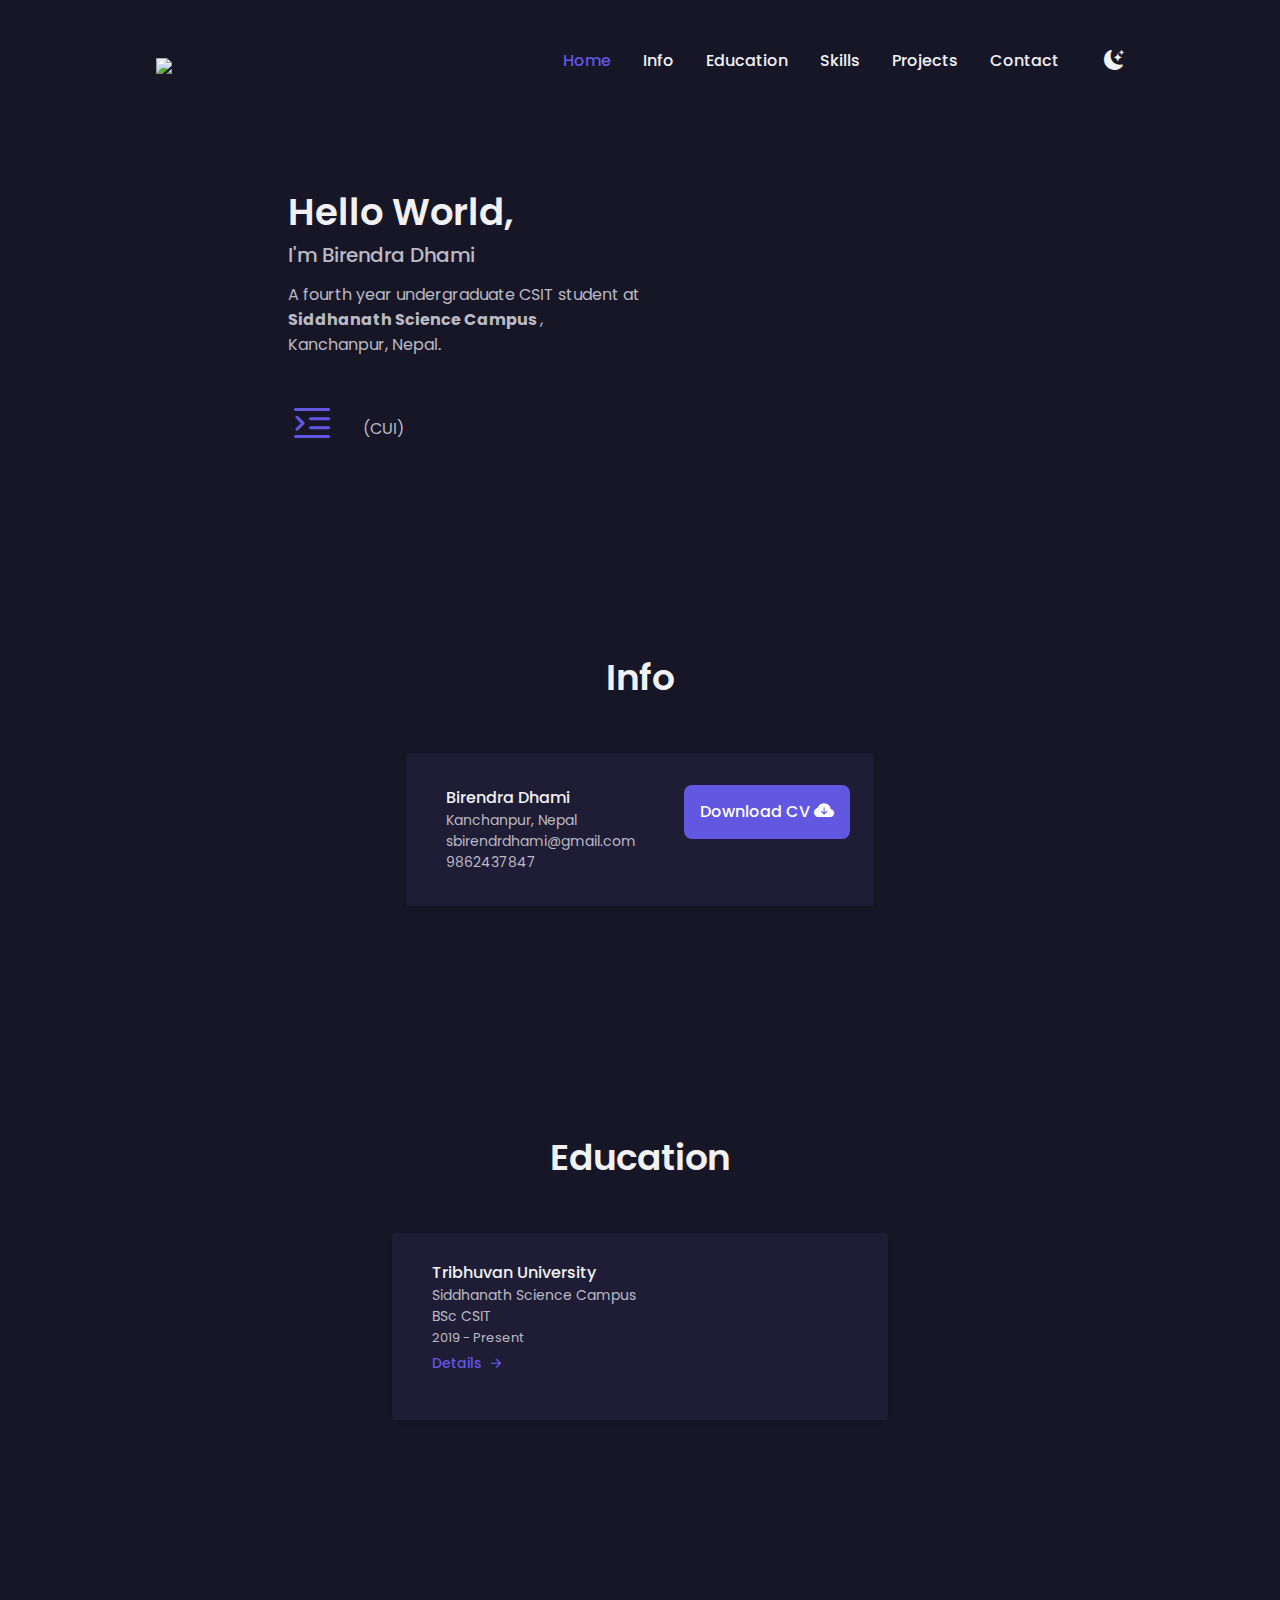
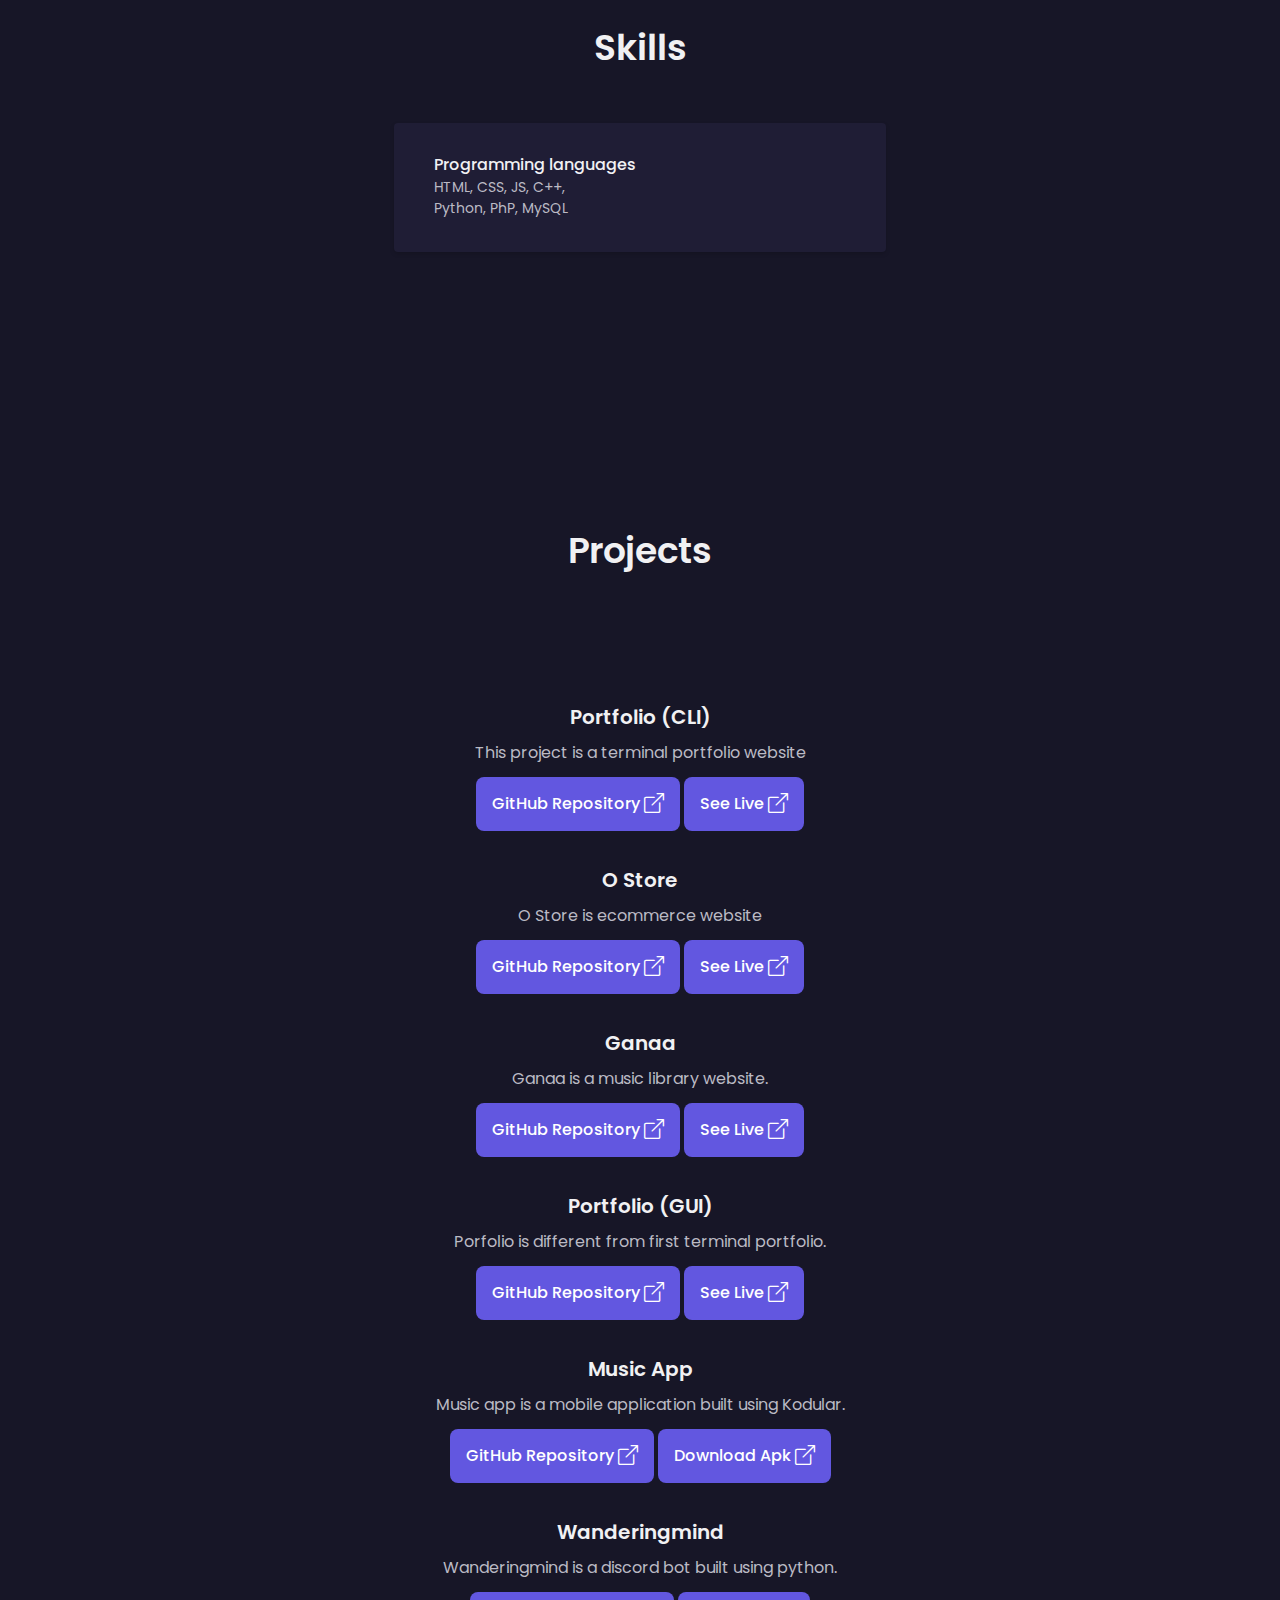
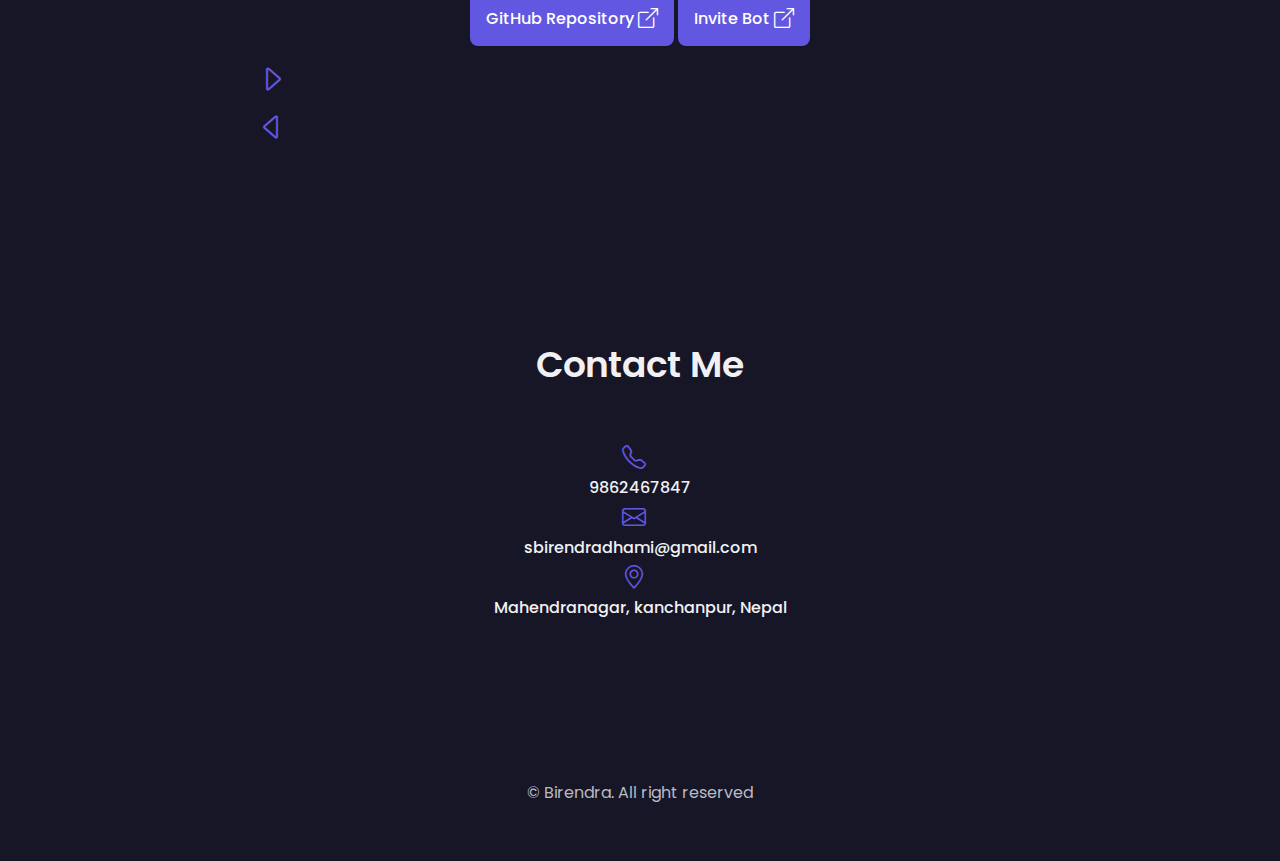
==== commit 144a4504: "P3" ====
--- a/index.html
+++ b/index.html
@@ -2,16 +2,12 @@
 <html lang="en">
   <head>
     <meta charset="UTF-8" />
-    <meta http-equiv="X-UA-Compatible" content="IE=edge" />
     <meta name="viewport" content="width=device-width, initial-scale=1.0" />
     <title>WELCOME</title>
     <link rel="icon" href="assets/img/B.png">
+    <link rel="stylesheet" href="https://cdn.jsdelivr.net/npm/bootstrap-icons@1.11.0/font/bootstrap-icons.css">
     <link rel="stylesheet" href="assets/css/swiper-bundle.min.css" />
     <link rel="stylesheet" href="assets/css/main.css" />
-    <link
-      rel="stylesheet"
-      href="https://unicons.iconscout.com/release/v4.0.0/css/line.css"
-    />
   </head>
 
   <body oncontextmenu="return false">
@@ -23,44 +19,45 @@
           <ul class="nav__list grid">
             <li class="nav__item">
               <a href="#home" class="nav__link active-link">
-                <i class="uil uil-estate nav__icon"></i>Home
+                <i class="bi bi-house nav__icon"></i>Home
               </a>
             </li>
             <li class="nav__item">
-              <a href="#about" class="nav__link">
-                <i class="uil uil-user nav__icon"></i>About
+              <a href="#info" class="nav__link">
+                <i class="bi bi-info-square nav__icon"></i>Info
               </a>
             </li>
             <li class="nav__item">
+              <a href="#education" class="nav__link">
+                <i class="bi bi-backpack nav__icon"></i>Education
+              </a>
+            </li><li class="nav__item">
               <a href="#skills" class="nav__link">
-                <i class="uil uil-file-alt nav__icon"></i>Skills
+                <i class="bi bi-card-checklist nav__icon"></i>Skills
               </a>
             </li>
-            <li class="nav__item">
-              <a href="#qualification" class="nav__link">
-                <i class="uil uil-briefcase-alt nav__icon"></i>Qualification
-              </a>
-            </li>
+
             <li class="nav__item">
               <a href="#portfolio" class="nav__link">
-                <i class="uil uil-scenery nav__icon"></i>Projects
+                <i class="bi bi-kanban nav__icon"></i>Projects
               </a>
               
             </li>
             <li class="nav__item">
               <a href="#contact" class="nav__link">
-                <i class="uil uil-message nav__icon"></i>Contact
+                <i class="bi bi-person-rolodex nav__icon"></i>Contact
               </a>
             </li>
           </ul>
-          <i class="uil uil-times nav__close" id="nav-close"></i>
+          <i class="bi bi-x-lg nav__close" id="nav-close"></i>
         </div>
         <div class="nav__btns">
           <!-- Theme change button -->
-          <i class="uil uil-moon change-theme" id="theme-button"></i>
+          <i class="bi bi-moon-stars-fill change-theme" id="theme-button"></i>
+
 
           <div class="nav__toggle" id="nav-toggle">
-            <i class="uil uil-apps"></i>
+            <i class="bi bi-list-task"></i>
           </div>
         </div>
       </nav>
@@ -73,166 +70,130 @@
       <section class="home section" id="home">
         <div class="home__container container grid">
           <div class="home__content grid">
-            <div class="home__social">
-              <br>
-              <a
-                href="https://bsdhami.com.np/"
-                target="_blank"
-                class="home__social-icon"
-              >
-              <i class="uil uil-align"></i>
-              </a>
-              <a
-                href="https://www.linkedin.com/in/sbirendradhami/"
-                target="_blank"
-                class="home__social-icon"
-              >
-                <i class="uil uil-linkedin"></i>
-              </a>
-              <a
-                href="https://github.com/birendradhami"
-                target="_blank"
-                class="home__social-icon"
-              >
-                <i class="uil uil-github "></i>
-              </a>
+
+            <div class="home_div">
             </div>
 
             <div class="home__data">
-              <h1 class="home__title">Hey there, I'm Birendra Dhami</h1>
+              <h1 class="home__title">Hello World,</h1>
               <h3 class="home__subtitle">
-                BSc CSIT Student
+                I'm Birendra Dhami
               </h3>
               <p class="home__description">
                 A fourth year undergraduate CSIT student at
                 <strong>Siddhanath Science Campus </strong>, Kanchanpur, Nepal.
               </p>
-              <a href="#contact" class="button button--flex">
-                Contact me<i class="uil uil-message button__icon"></i>
-              </a>
+              <a href="#contact" class="contact-btn">
+              <i class="uil uil-"></i>
+              </a>
+
+              <a href="https://bsdhami.com.np" class="contact-btn">
+                <i class="bi bi-text-indent-left"></i>
+                </a>
+                <span class="cui">(CUI)</span>
+  
             </div>
           </div>
         </div>
       </section>
 
-      <!---------------------- About ------------------>
-
-      <section class="about section" id="about">
-        <br>
-        <h2 class="section__title">About Me</h2>
-        <span class="section__subtitle">My introduction</span>
-
-        <div class="about__container container grid">
-          <img src="" alt="" class="about__img" />
-
-          <div class="about__data">
-            <p class="about__description">
-              My name is Birendra Dhami. Message for futher details -<strong>@sbirendradhami</strong> 
-            </p>
-
-            <div class="about__info">
-              <div>
-                <span class="about__info-title"></span>
-                <span class="about__info-name"> <br /></span>
-              </div>
-
-              <div>
-                <span class="about__info-title"></span>
-                <span class="about__info-name"
-                  ><br />
-                  </span
-                >
-              </div>
-
-              <div>
-                <span class="about__info-title"></span>
-                <span class="about__info-name"> <br /></span>
-              </div>
-            </div>
-
-            <div class="about__buttons">
-              <a download="" href="assets/downloads/BirendraCV.pdf" class="button button--flex">
-                Download CV<i class="fas fa-download button__icon"></i>
-              </a>
-            </div>
-          </div>
-        </div>
-      </section>
-
-      <!----------------------- SKILLS --------------------->
-
-      <section class="skills section" id="skills">
-        <br>
-        <h2 class="section__title">Skills</h2>
-        <span class="section__subtitle">Technical Skills</span>
-
-        <div class="skills__container container grid">
-          <div>
-            <!----------------------- Skill 1 ------------------->
-            <div class="skills__content skills__open">
-              <div class="skills__header">
-                <i class="fas fa-pencil-ruler skills__icon"></i>
-
-                <div>
-                  <h1 class="skills__title">Programming Languages and Others</h1>
-                </div>
-
-                <!-- <i class="uil uil-angle-down skills__arrow"></i> -->
-              </div>
-               
-              <p> <strong>PL: </strong>HTML, CSS, JS, C++, C#, Python, PhP, MySQL
-              </p>
-             
-              
-              </div>
-            </div>
-            
-        </div>
-        <br>
-        <br>
-        <br>
-        <br>
-        <br>
-        <br>
-        <br>
-        <br>
-      
-      </section>
-      <!--------------------- Qualifications --------------------->
+      <!---------------------- Info ------------------>
 
       <section
         class="qualification__section"
-        id="qualification">
+        id="info">
         <br>
         <br>
         <br>
         <br>
         <br>
       
-        <h2 class="section__title">Qualification</h2>
-        <span class="section__subtitle">Education</span>
+        <h2 class="section__title">Info</h2>
+        <span class="section__subtitle"></span>
 
         <div
           class="qualification__container container grid services__container"
         >
-          <div class="qualification__tabs">
+
+          <div class="qualification__sections">
+            <!---------Education Content 1 ------------------------------>
             <div
-              class="qualification__button button--flex qualification__active"
-              data-target="#education"
+              class="qualification__content qualifiation__active services__content"
+              data-content
+              id="info"
             >
-              <i class="uil uil-graduation-cap qualification__icon"></i>
-              Education
-            </div>
-          </div>
+              <div class="qualification__data">
+                <div>
+                  <h3 class="qualification__title">Birendra Dhami</h3>
+                  <span class="qualification__subtitle"
+                    >Kanchanpur, Nepal <br>sbirendrdhami@gmail.com <br> 9862437847</span
+                  >
+                  <div>
+                    
+                    
+                  </div>
+                  
+                  
+                  
+                </div>
+                <br>
+                <span class="show-on-desktop hide-on-mobile">                  
+                  <a href="/assets/downloads/BirendraCV.pdf" class="download-btn">
+                    <a
+                    href="assets/downloads/BirendraCV.pdf"
+                    class="button button--flex button--small"
+                  >
+                    Download CV
+                    <i class="bi bi-cloud-arrow-down-fill button__icon"></i>
+                  </a>
+                  </span>
+
+                  <span class="show-on-mobile hide-on-desktop">                  
+                    <a href="/assets/downloads/BirendraCV.pdf" class="download-btn">
+                      <a
+                      href="assets/downloads/BirendraCV.pdf"
+                      class="button button--flex button--small"
+                    >
+                      CV
+                      <i class="bi bi-cloud-arrow-down-fill button__icon"></i>
+                    </a>
+                    </span>
+
+                <div>
+              </div>
+            </div>
+          </div>
+        </div>
+        <br>
+        <br>
+        <br>
+      </section>
+
+      <!--------------------- Education --------------------->
+
+      <section
+        class="qualification__section"
+        id="education">
+        <br>
+        <br>
+        <br>
+        <br>
+        <br>
+      
+        <h2 class="section__title">Education</h2>
+        <span class="section__subtitle"></span>
+
+        <div
+          class="qualification__container container grid services__container"
+        >
 
           <div class="qualification__sections">
-            <!---------Qualification Content 1 ------------------------------>
+            <!---------Education Content 1 ------------------------------>
             <div
               class="qualification__content qualifiation__active services__content"
               data-content
               id="education"
             >
-              <!------------- Qualification 1 ------------------------>
               <div class="qualification__data">
                 <div>
                   <h3 class="qualification__title">Tribhuvan University</h3>
@@ -246,47 +207,101 @@
                   <span
                     class="button button--flex button--small button--link services__button"
                   >
-                    View More
-                    <i class="uil uil-arrow-right button__icon"></i>
+                    Details
+                    <i class="bi bi-arrow-right-short button__icon"></i>
                   </span>
                   <div class="services__modal">
                     <div class="services__modal-content">
                       <h4 class="services__modal-title">
                         
                       </h4>
-                      <i class="uil uil-times services__modal-close"></i>
+                      <i class="bi bi-x-lg services__modal-close"></i>
                       <ul class="services__modal-services grid">
                         <li class="services__modal-service">
                           <i
-                            class="uil uil-check-circle services__moda-icon"
+                            class="bi bi-check-circle services__moda-icon"
                           ></i>
                           <p>
-                               Fourth Year 7th Semester (Running)
+                                Fourth Year 7th Semester (Running)
                           </p>
                         </li>
 
-  
+
                       </ul>
                     </div>
                   </div>
                 </div>
 
                 <div>
-                  <span class="qualification__rounder"></span>
-                  <span class="qualification__line"></span>
+              </div>
+            </div>
+          </div>
+        </div>
+      </section>
+      <br>
+      <br>
+      <br>
+    
+
+      <!----------------------- SKILLS --------------------->
+      <section
+        class="qualification__section"
+        id="skills">
+        <br>
+        <br>
+        <br>
+        <br>
+        <br>
+      
+        <h2 class="section__title">Skills</h2>
+        <span class="section__subtitle"></span>
+
+        <div
+          class="qualification__container container grid services__container"
+        >
+
+          <div class="qualification__sections">
+            <!---------Education Content 1 ------------------------------>
+            <div
+              class="qualification__content qualifiation__active services__content"
+              data-content
+              id="skills"
+            >
+              <div class="qualification__data">
+                <div>
+                  <h3 class="qualification__title">Programming languages</h3>
+                  <span class="qualification__subtitle"
+                    > HTML, CSS, JS, C++,<br />Python, PhP, MySQL</span
+                  >
+                  <div>
+                  </div>
+                  <span>
+                  </span>
+                 
                 </div>
+
+                <div>
               </div>
             </div>
           </div>
         </div>
       </section>
+      <br>
+      <br>
+      <br>
+      <br>
+      <br>
+      <br>
+
 
       <!-------------- PROJECTS ---------------------->
       <section class="portfolio section" id="portfolio">
         <br>
         <h2 class="section__title">Projects</h2>
-        <span class="section__subtitle">Dev Work</span>
-
+        <br>
+        <br>
+        <br>
+        <br>
         <div class="portfolio__container container swiper-container">
           <div class="swiper-wrapper">
             <!-- ------------------------Project 1-------------------- -->
@@ -305,14 +320,14 @@
                   class="button button--flex button--small portfolio__button"
                 >
                   GitHub Repository
-                  <i class="uil uil-external-link-alt button__icon"></i>
+                  <i class="bi bi-box-arrow-up-right button__icon"></i>
                 </a>
                 <a
                   href="https://bsdhami.com.np"
                   class="button button--flex button--small portfolio__button"
                 >
                   See Live
-                  <i class="uil uil-external-link-alt button__icon"></i>
+                  <i class="bi bi-box-arrow-up-right button__icon"></i>
                 </a>
               </div>
             </div>
@@ -331,14 +346,14 @@
                   class="button button--flex button--small portfolio__button"
                 >
                   GitHub Repository
-                  <i class="uil uil-external-link-alt button__icon"></i>
+                  <i class="bi bi-box-arrow-up-right button__icon"></i>
                 </a>
                 <a
                   href="https://birendradhami.github.io/o-store/"
                   class="button button--flex button--small portfolio__button"
                 >
                   See Live
-                  <i class="uil uil-external-link-alt button__icon"></i>
+                  <i class="bi bi-box-arrow-up-right button__icon"></i>
                 </a>
               </div>
             </div>
@@ -355,18 +370,18 @@
                   Ganaa is a music library website.
                 </p>
                 <a
-                  href="https://github.com/ganaa"
+                  href="https://github.com/birendradhami/ganaa"
                   class="button button--flex button--small portfolio__button"
                 >
                   GitHub Repository
-                  <i class="uil uil-external-link-alt button__icon"></i>
+                  <i class="bi bi-box-arrow-up-right button__icon"></i>
                 </a>
                 <a
                   href="https://birendradhami.github.io/ganaa/"
                   class="button button--flex button--small portfolio__button"
                 >
                   See Live
-                  <i class="uil uil-external-link-alt button__icon"></i>
+                  <i class="bi bi-box-arrow-up-right button__icon"></i>
                 </a>
               </div>
             </div>
@@ -385,14 +400,14 @@
                   class="button button--flex button--small portfolio__button"
                 >
                   GitHub Repository
-                  <i class="uil uil-external-link-alt button__icon"></i>
+                  <i class="bi bi-box-arrow-up-right button__icon"></i>
                 </a>
                 <a
                   href="https://birendradhami.github.io/bsdhami/"
                   class="button button--flex button--small portfolio__button"
                 >
                   See Live
-                  <i class="uil uil-external-link-alt button__icon"></i>
+                  <i class="bi bi-box-arrow-up-right button__icon"></i>
                 </a>
               </div>
             </div>
@@ -411,14 +426,14 @@
                 class="button button--flex button--small portfolio__button"
               >
                 GitHub Repository
-                <i class="uil uil-external-link-alt button__icon"></i>
+                <i class="bi bi-box-arrow-up-right button__icon"></i>
               </a>
               <a
                 href="assets/downloads/Music.apk"
                 class="button button--flex button--small portfolio__button"
               >
                 Download Apk
-                <i class="uil uil-external-link-alt button__icon"></i>
+                <i class="bi bi-box-arrow-up-right button__icon"></i>
               </a>
             </div>
           </div>
@@ -437,14 +452,14 @@
                 class="button button--flex button--small portfolio__button"
               >
                 GitHub Repository
-                <i class="uil uil-external-link-alt button__icon"></i>
+                <i class="bi bi-box-arrow-up-right button__icon"></i>
               </a>
               <a
                 href="https://bit.ly/wanderingmindbot"
                 class="button button--flex button--small portfolio__button"
               >
                 Invite Bot
-                <i class="uil uil-external-link-alt button__icon"></i>
+                <i class="bi bi-box-arrow-up-right button__icon"></i>
               </a>
             </div>
           </div>
@@ -455,10 +470,10 @@
 
           <!-- add arrows -->
           <div class="swiper-button-next">
-            <i class="uil uil-angle-right-b swiper-portfolio-icon"></i>
+            <i class="bi bi-caret-right swiper-portfolio-icon"></i>
           </div>
           <div class="swiper-button-prev">
-            <i class="uil uil-angle-left-b swiper-portfolio-icon"></i>
+            <i class="bi bi-caret-left swiper-portfolio-icon"></i>
           </div>
           <!-- add pagination -->
           <div class="swiper-pagination"></div>
@@ -469,131 +484,51 @@
       <section class="contact section" id="contact">
         <br>
         <h2 class="section__title">Contact Me</h2>
-        <span class="section__subtitle">Here for U</span>
-
-        <div class="contact__container container grid">
-          <div>
+        <span class="section__subtitle"></span>
+
+        
             <div class="contact__information">
-              <i class="uil uil-calling contact__icon"></i>
+              <i class="bi bi-telephone contact__icon"></i>
 
               <div>
-                <h3 class="contact__title">Call Me</h3>
-                <span class="contact__subtitle"
-                  ><a href="tel:9862467847"></a>9862467847</span
-                >
+                <h3 class="contact__title">9862467847</h3>
+                  
               </div>
             </div>
 
             <div class="contact__information">
-              <i class="uil uil-envelope-minus contact__icon"></i>
+              <i class="bi bi-envelope contact__icon"></i>
 
               <div>
-                <h3 class="contact__title">Email</h3>
-                <span class="contact__subtitle"
-                  >sbirendradhami@gmail.com</span
-                >
+                <h3 class="contact__title">sbirendradhami@gmail.com</h3>
+            
               </div>
             </div>
 
             <div class="contact__information">
-              <i class="uil uil-map-marker contact__icon"></i>
+              <i class="bi bi-geo-alt contact__icon"></i>
 
               <div>
-                <h3 class="contact__title">Location</h3>
-                <span class="contact__subtitle"
-                  >Mahendranagar, kanchanpur, Nepal</span
-                >
-              </div>
-            </div>
-          </div>
-
-          <form action="" class="contact__form grid">
-            <div class="contact__inputs grid">
-              <div class="contact__content">
-                <label for="" class="content__label">Name</label>
-                <input type="text" class="contact__input" />
-              </div>
-
-              <div class="contact__content">
-                <label for="" class="content__label">Email</label>
-                <input type="Email" class="contact__input" />
-              </div>
-            </div>
-
-            <div class="contact__content">
-              <label for="" class="content__label">Message</label>
-              <textarea
-                name=""
-                id=""
-                cols="0"
-                rows="7"
-                class="contact__input"
-              ></textarea>
-            </div>
-
-            <div>
-              <a
-                href=" mailto: sbirendradhami@gmail.com?subject=Testing out mailto! &body=This is only a test!"
-                class="button button--flex"
-              >
-                Send Message
-                <i class="uil uil-message button__icon"></i>
-              </a>
-            </div>
-          </form>
-        </div>
+                <h3 class="contact__title">Mahendranagar, kanchanpur, Nepal</h3>
+              
+              </div>
+            </div>
+      
       </section>
     </main>
 
     <!---------------- Footer --------------------->
     <footer class="footer">
       <div class="footer__bg">
-        <div class="footer__container container grid">
-          <div>
-            <h1 class="footer__title"><a href="index.html" class="nav__logo"><img src="assets/img/B.png" width="60%"></a></h1>
-            <span class="footer__subtitle"
-              ></span
-            >
-          </div>
-
-          <ul class="footer__links">
-            <li>
-              <a href="#about" class="footer__link">About</a>
-            </li>
-            <li>
-              <a href="#portfolio" class="footer__link">Projects</a>
-            </li>
-            <li>
-              <a href="#contact" class="footer__link">Contact</a>
-            </li>
-          </ul>
-
-          <div class="footer__socials">
-            <a
-              href="https://www.instagram.com/sbirendradhami/"
-              class="footer__social"
-              target="__blank"
-            >
-              <i class="uil uil-instagram"></i>
-            </a>
-
-            <a
-              href="https://twitter.com/sbirendradhami"
-              target="__blank"
-              class="footer__social"
-            >
-              <i class="uil uil-twitter-alt"></i>
-            </a>
-          </div>
-        </div>
-
-        <p class="footer__copy">&#169; Birendra. All right reserved</p>
+
+         <p class="footer__copy">&#169; Birendra. All right reserved</p>
+      
       </div>
     </footer>
 
     <!----------------- SCROLL TOP -------------------->
     <a href="#" class="scrollup" id="scroll-up">
-      <i class="uil uil-arrow-up scrollup__icon"></i>
+      <i class="uil uil-scroll scrollup__icon"></i>
     </a>
 
     <script type="text/javascript" src="assets/js/swiper-bundle.min.js"></script>
--- a/assets/css/main.css
+++ b/assets/css/main.css
@@ -3,7 +3,7 @@
 :root {
   --header-height: 3rem;
 
-  --hue-color: 240;
+  --hue-color: 245;
 
   --first-color: hsl(var(--hue-color), 69%, 61%);
   --first-color-second: hsl(var(--hue-color), 30%, 8%);
@@ -34,7 +34,7 @@
   --font-semi-bold: 600;
 
   /*-------------- Margin Bottom ------------*/
-  /* .25rem = 4px, .5rem=8px, .75rem = 12px*/
+  
   --mb-0-25: 0.25rem;
   --mb-0-5: 0.5rem;
   --mb-0-75: 0.75rem;
@@ -70,7 +70,7 @@
   --first-color-alt: hsl(var(--hue-color), 57%, 53%);
   --first-color-lighter: hsl(var(--hue-color), 92%, 85%);
   --title-color: hsl(var(--hue-color), 8%, 15%);
-  --text-color: hsl(var(--hue-color), 8%, 45%);
+  --text-color: black;
   --text-color-light: hsl(var(--hue-color), 8%, 65%);
   --input-color: hsl(var(--hue-color), 70%, 96%);
   --body-color: hsl(var(--hue-color), 60%, 99%);
@@ -102,6 +102,12 @@
   padding: 0;
   margin: 0;
 }
+
+html, body {
+  height: 100vh;
+  height: calc(var(--vh, 1vh) * 100);
+}
+
 
 html {
   scroll-behavior: smooth;
@@ -212,18 +218,65 @@
 .nav__toggle:hover {
   color: var(--first-color);
 }
+
+.contact-btn{
+  color: var(--first-color);
+    font-size: 3rem;
+
+}
+.contact-btn:hover{
+
+  color: var(--first-color-lighter);
+}
+
+.cui {
+  position: absolute;
+  margin: 1.7rem;
+}
+
+@media screen and (min-width: 767px) {
+  .hide-on-desktop {
+    display: none;
+  }
+}
+
+
 @media screen and (max-width: 767px) {
+
+.show-on-desktop {
+    display: block;
+  }
+
+.hide-on-mobile{
+
+  display: none;
+}
+  .body
+{
+  margin: auto;
+}
+
+.main
+{
+  margin-top: 160px;
+}
+
+
   .nav__menu {
     position: fixed;
     bottom: -100%;
-    left: 0;
-    width: 100%;
+    width: 80%;
+    height: 50%;
     background-color: var(--body-color);
     padding: 2rem 1.5rem 4rem;
     box-shadow: 0 -1px 4px rgba(0, 0, 0, 0.15);
     border-radius: 1.5rem 1.5rem 0 0;
     transition: 0.3s;
   }
+  .nav__close
+  {
+    top: 60%;
+  }
   .header{
     position:fixed;
     top: -0.5%;
@@ -238,24 +291,21 @@
   .change-theme{
     position: fixed;
     left: 76%;
-    top: 4%
+    top: 7%
   }
   .nav__btns{
 
     position: fixed;
     margin-left: 70%;
-    top: 12%;
+    top: 15%;
     
   }
 
   .nav__logo
- {
+ { 
+    height: 0rem;
+    font-weight: var(--font-medium);
   
-    position: fixed;
-    margin-top: 25%;
-    margin-left: -10%;
-    font-weight: var(--font-medium);
-    height: 20%;
   }
  .footer__bg
  {
@@ -263,12 +313,13 @@
   width: 100%;
  }
  p.footer__copy{
-  color: #fffefe;
+
   text-decoration: solid;
  }
 
  .footer{
-  position: fixed;
+  position: static;
+  bottom: -10%;
   
  }
 
@@ -453,7 +504,8 @@
   color: var(--first-color-alt);
 }
 
-/*------------------- About ------------------*/
+/*------------------- Info ------------------*/
+
 .about__img {
   width: 170px;
   border-radius: 500%;
@@ -494,6 +546,18 @@
   display: flex;
   justify-content: center;
 }
+
+.download-btn
+{  cursor: pointer;
+  margin-top: 10%;
+  color: var(--text-color);
+  font-size: var(--h5-font-size);
+  font-weight: var(--);
+  
+}
+
+#download-btn:hover #button__icon{
+  transform: translate3d(1rem);}
 
 /*--------------- SKILLS -------------------*/
 
@@ -732,6 +796,7 @@
 /*need change*/
 .portfolio__content {
   padding: 0 1.5rem;
+  text-align: center;
 }
 .portfolio__img {
   width: 310px;
@@ -779,22 +844,23 @@
 /*------------- Contact Me --------------------*/
 
 .contact__container {
+
+  
   row-gap: 2rem;
 }
 
 .contact__information {
-  display: flex;
-  margin-bottom: var(--mb-2);
+text-align: center;
 }
 
 .contact__icon {
-  font-size: 2rem;
+  font-size: 1.5rem;
   color: var(--first-color);
   margin-right: var(--mb-0-75);
 }
 
 .contact__title {
-  font-size: var(--h3-font-size);
+  font-size: var(--h5-font-size);
   font-weight: var(--font-medium);
 }
 
@@ -823,6 +889,7 @@
   padding: 0.25rem 0.5rem 0.5rem 0;
 }
 
+
 /*---------------- Footer ----------------------*/
 
 .footer {
@@ -834,7 +901,7 @@
 }
 
 .footer__bg {
-  background-color: var(--first-color-second);
+  background-color: var(--body-color);
   padding: 2rem 0 3rem;
 }
 
@@ -871,7 +938,7 @@
 .footer__copy {
   font-size: var(--smaller-font-size);
   text-align: center;
-  color: var(--text-color-light);
+  color: var(--text-color);
   margin-top: var(--mb-3);
 }
 
@@ -886,7 +953,7 @@
 
 .scrollup {
   position: fixed;
-  right: 1rem;
+  right: 80rem;
   bottom: -20%;
   background-color: var(--first-color);
   opacity: 0.8;
@@ -1026,12 +1093,12 @@
     padding: 6rem 0 4rem;
   }
 
-  .section__subtitle {
+  .section__gap {
     margin-bottom: 4rem;
   }
 
   .header {
-    top: 0;
+    top: 1;
     bottom: initial;
   }
 
@@ -1150,6 +1217,7 @@
 
   .footer__container {
     grid-template-columns: repeat(3, 1fr);
+    align-items: center;
   }
 
   .footer__bg {
@@ -1166,7 +1234,8 @@
   }
 
   .footer__copy {
-    margin-top: 4.5rem;
+    margin-top: 1rem;
+    font-size: var(--font-medium);
   }
 }
 
